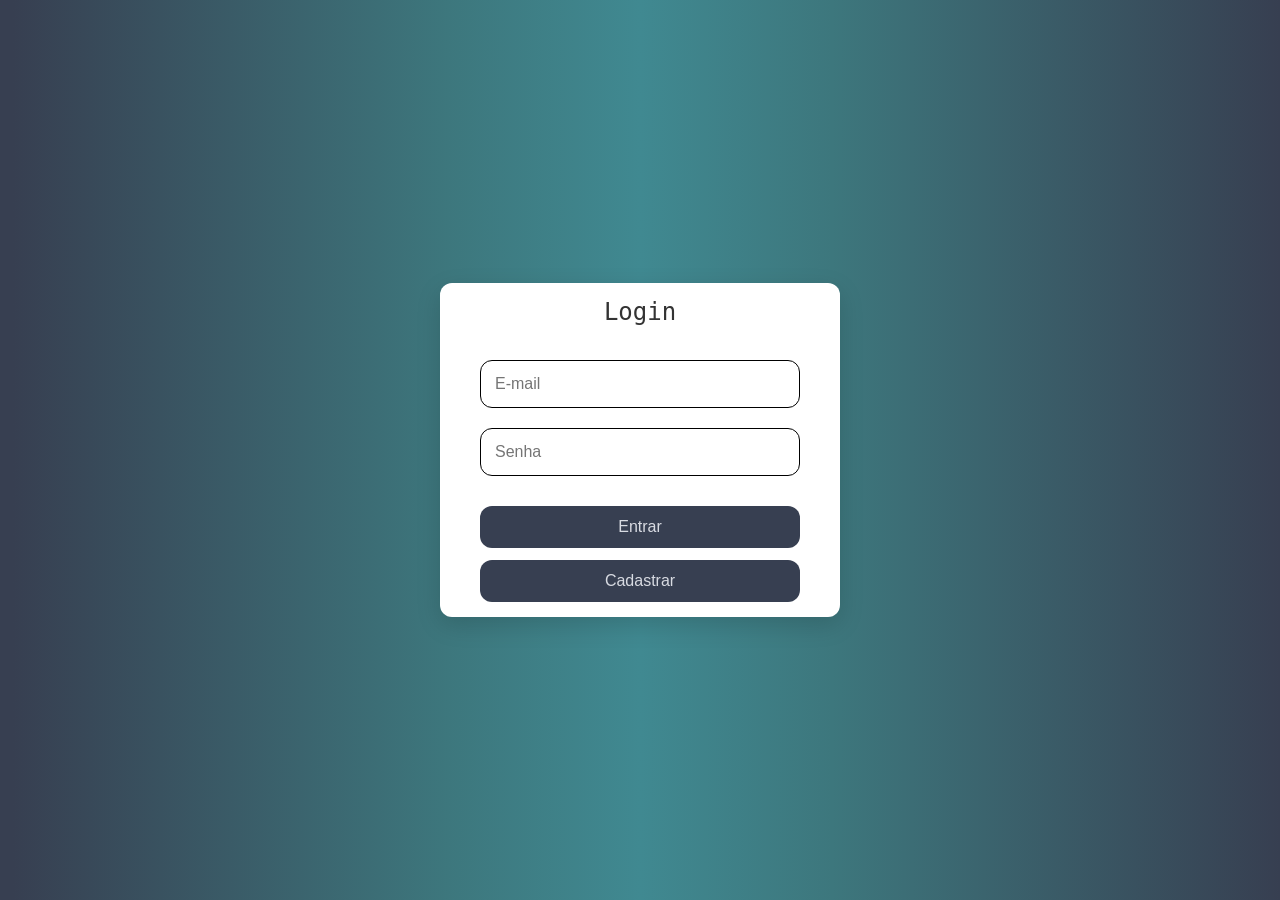
==== login.html @ b34865d5 "k" ====
<!DOCTYPE html>
<html lang="pt-BR">

<head>
    <meta charset="UTF-8">
    <meta name="viewport" content="width=device-width, initial-scale=1.0">
    <title>Lista de compras 3 SIS</title>
    <link rel="shortcut icon" href="src/img/favicon.ico" type="image/x-icon">
    <link rel="stylesheet" href="src/css/login.css">
</head>

<body>
    <div class="container">
        <h2 class="titulo">Login</h2>

        <div class="entradas">
            <input type="email" id="email" placeholder="E-mail">
            <input type="password" id="senha" placeholder="Senha">
        </div>

        <div class="botoes">
            <button onclick="login()">Entrar</button>
            <button onclick="cadastro()">Cadastrar</button>
        </div>

        <script type="module" src="auth.js"></script>
    </div>

</body>

</html>
---- src/css/login.css ----
@import url('https://fonts.googleapis.com/css2?family=Bitcount+Prop+Double:wght@100..900&family=Iosevka+Charon+Mono:ital,wght@0,300;0,400;0,500;0,700;1,300;1,400;1,500;1,700&display=swap');

:root {
    --cor-primaria-1: #D8DBE2;
    --cor-primaria-2: #A9BCD0;
    --cor-primaria-3: #58A4B0;
    --cor-primaria-4: #373F51;
    --cor-bg: #1B1B1E;

    --cor-branco: #fff;
    --cor-preto: #000000;
    --cor-sombra: rgba(0, 0, 0, 0.15);
    --cor-texto: #333;
    --fonte: "Iosevka Charon Mono", monospace;

    --raio: 12px;
    --transition: 0.3s ease;


}

* {
    margin: 0;
    padding: 0;
    box-sizing: border-box;
}

body {
    font-family: var(--fonte);
    background: #373F51;
    background: linear-gradient(90deg,rgba(55, 63, 81, 1) 1%, rgba(61, 119, 125, 1) 35%, rgba(64, 137, 145, 1) 50%, rgba(61, 119, 125, 1) 65%, rgba(55, 63, 81, 1) 100%);
    display: flex;
    justify-content: center;
    align-items: center;
    min-height: 100vh;
    padding: 20px;
}

.container {
    background-color: var(--cor-branco);
    padding: clamp(2rem, 5vm, 3rem);
    border-radius: var(--raio);
    box-shadow: 0 8px 24px var(--cor-sombra);
    width: 90%;
    max-width: 400px;
    text-align: center;
    padding-block: 15px;
}

.titulo {
    font-size: clamp(1.5rem, 2vm + 1rem, 2rem);
    color: var(--cor-texto);
    margin-bottom: 1.5rem;
    font-weight: 500;
}

input {
    width: 80%;
    padding: 14px;
    margin: 10px 0;
    border: 1px solid var(--cor-preto);
    border-radius: var(--raio);
    font-size: 1rem;
    transition: var(--transition);
}

input.focus {
    border-color: var(--cor-primaria-1);
    outline: none;
    box-shadow: 0 0 0 3px rgba(149, 190, 200, 0.1);
}

.botoes {
    display: flex;
    flex-direction: column;
    justify-content: center;
    align-items: center;
    gap: 12px;
    margin-top: 20px;
}

button {
    width: 80%;
    padding: 12px;
    font-size: 1rem;
    font-weight: 500;
    border: none;
    border-radius: var(--raio);
    background-color: var(--cor-primaria-4);
    color: var(--cor-primaria-1);
    cursor: pointer;
    transition: var(--transition);
}

button:hover {
    background-color: var(--cor-primaria-1);
}

@media (max-width:360px) {
    .container {
        padding: 1.5rem;

    }
    input, button {
        font-size: 0.95rem;
    }
}
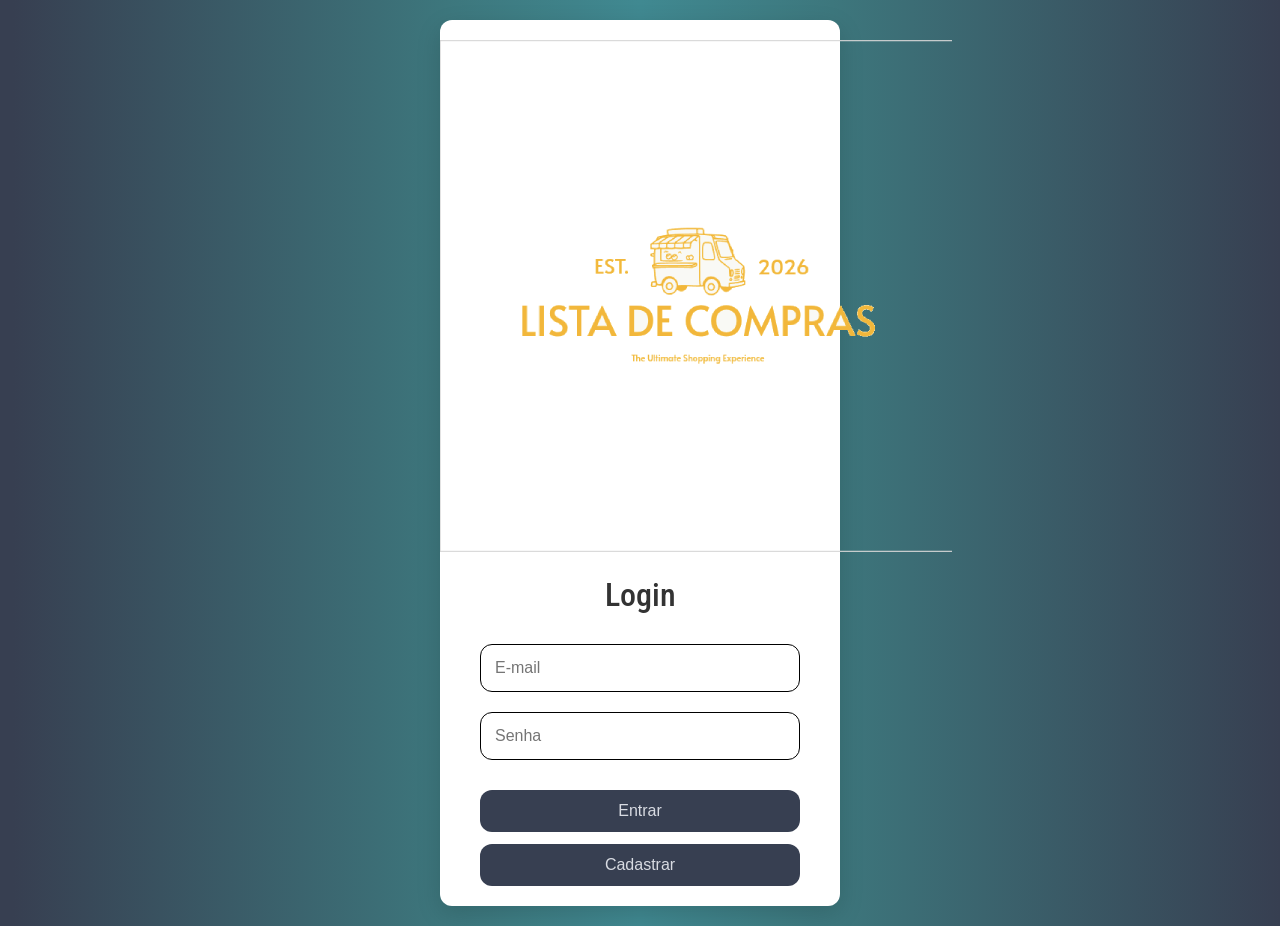
==== commit 1d7090df: "k" ====
--- a/login.html
+++ b/login.html
@@ -11,6 +11,7 @@
 
 <body>
     <div class="container">
+        <img id="Logo" src="src/img/Icon 512x512.png" alt="Logo">
         <h2 class="titulo">Login</h2>
 
         <div class="entradas">
--- a/src/css/login.css
+++ b/src/css/login.css
@@ -1,6 +1,4 @@
-@import url('https://fonts.googleapis.com/css2?family=Bitcount+Prop+Double:wght@100..900&family=Iosevka+Charon+Mono:ital,wght@0,300;0,400;0,500;0,700;1,300;1,400;1,500;1,700&display=swap');
-
-:root {
+@import url('https://fonts.googleapis.com/css2?family=Oswald:wght@200..700&family=Roboto+Condensed:ital,wght@0,100..900;1,100..900&family=Roboto:ital,wght@0,100..900;1,100..900&display=swap');:root {
     --cor-primaria-1: #D8DBE2;
     --cor-primaria-2: #A9BCD0;
     --cor-primaria-3: #58A4B0;
@@ -11,7 +9,7 @@
     --cor-preto: #000000;
     --cor-sombra: rgba(0, 0, 0, 0.15);
     --cor-texto: #333;
-    --fonte: "Iosevka Charon Mono", monospace;
+    --fonte: "Roboto Condensed", monospace;
 
     --raio: 12px;
     --transition: 0.3s ease;
@@ -44,13 +42,13 @@
     width: 90%;
     max-width: 400px;
     text-align: center;
-    padding-block: 15px;
+    padding-block: 20px;
 }
 
 .titulo {
-    font-size: clamp(1.5rem, 2vm + 1rem, 2rem);
+    font-size: clamp(1.5rem, 2vh + 1rem, 2rem);
     color: var(--cor-texto);
-    margin-bottom: 1.5rem;
+    margin-block: 20px;
     font-weight: 500;
 }
 
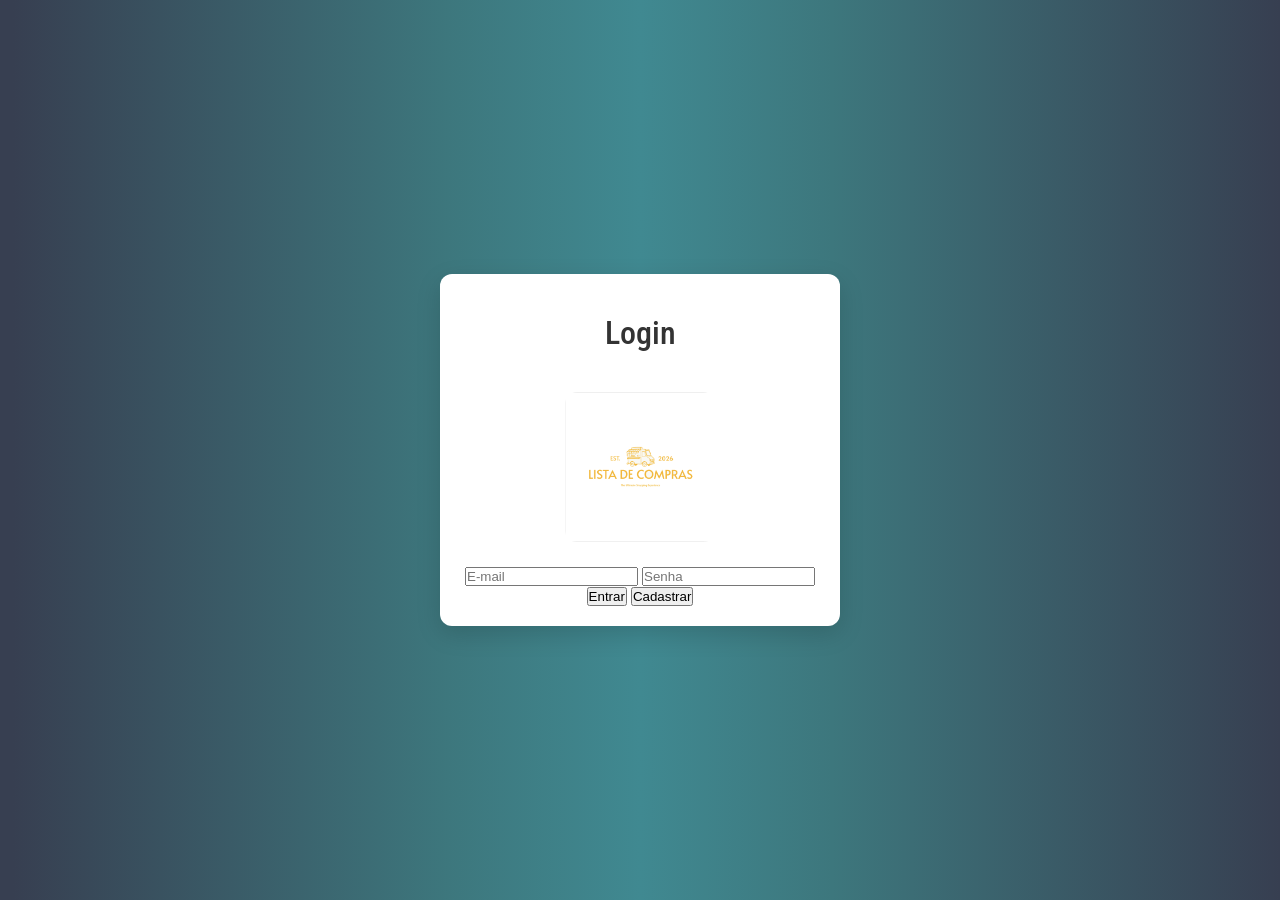
==== commit 4d744e9f: "K" ====
--- a/login.html
+++ b/login.html
@@ -11,8 +11,8 @@
 
 <body>
     <div class="container">
+        <h2 class="titulo">Login</h2>
         <img id="Logo" src="src/img/Icon 512x512.png" alt="Logo">
-        <h2 class="titulo">Login</h2>
 
         <div class="entradas">
             <input type="email" id="email" placeholder="E-mail">
--- a/src/css/login.css
+++ b/src/css/login.css
@@ -1,7 +1,7 @@
 @import url('https://fonts.googleapis.com/css2?family=Oswald:wght@200..700&family=Roboto+Condensed:ital,wght@0,100..900;1,100..900&family=Roboto:ital,wght@0,100..900;1,100..900&display=swap');:root {
     --cor-primaria-1: #D8DBE2;
     --cor-primaria-2: #A9BCD0;
-    --cor-primaria-3: #58A4B0;
+    --cor-primaria-3: #58b0a4;
     --cor-primaria-4: #373F51;
     --cor-bg: #1B1B1E;
 
@@ -39,10 +39,17 @@
     padding: clamp(2rem, 5vm, 3rem);
     border-radius: var(--raio);
     box-shadow: 0 8px 24px var(--cor-sombra);
-    width: 90%;
+    width: 80%;
     max-width: 400px;
     text-align: center;
     padding-block: 20px;
+}
+
+#Logo {
+    width: 150px;
+    height: auto;
+    margin-block: 20px;
+    border-radius: var(--raio);
 }
 
 .titulo {
@@ -50,56 +57,4 @@
     color: var(--cor-texto);
     margin-block: 20px;
     font-weight: 500;
-}
-
-input {
-    width: 80%;
-    padding: 14px;
-    margin: 10px 0;
-    border: 1px solid var(--cor-preto);
-    border-radius: var(--raio);
-    font-size: 1rem;
-    transition: var(--transition);
-}
-
-input.focus {
-    border-color: var(--cor-primaria-1);
-    outline: none;
-    box-shadow: 0 0 0 3px rgba(149, 190, 200, 0.1);
-}
-
-.botoes {
-    display: flex;
-    flex-direction: column;
-    justify-content: center;
-    align-items: center;
-    gap: 12px;
-    margin-top: 20px;
-}
-
-button {
-    width: 80%;
-    padding: 12px;
-    font-size: 1rem;
-    font-weight: 500;
-    border: none;
-    border-radius: var(--raio);
-    background-color: var(--cor-primaria-4);
-    color: var(--cor-primaria-1);
-    cursor: pointer;
-    transition: var(--transition);
-}
-
-button:hover {
-    background-color: var(--cor-primaria-1);
-}
-
-@media (max-width:360px) {
-    .container {
-        padding: 1.5rem;
-
-    }
-    input, button {
-        font-size: 0.95rem;
-    }
 }
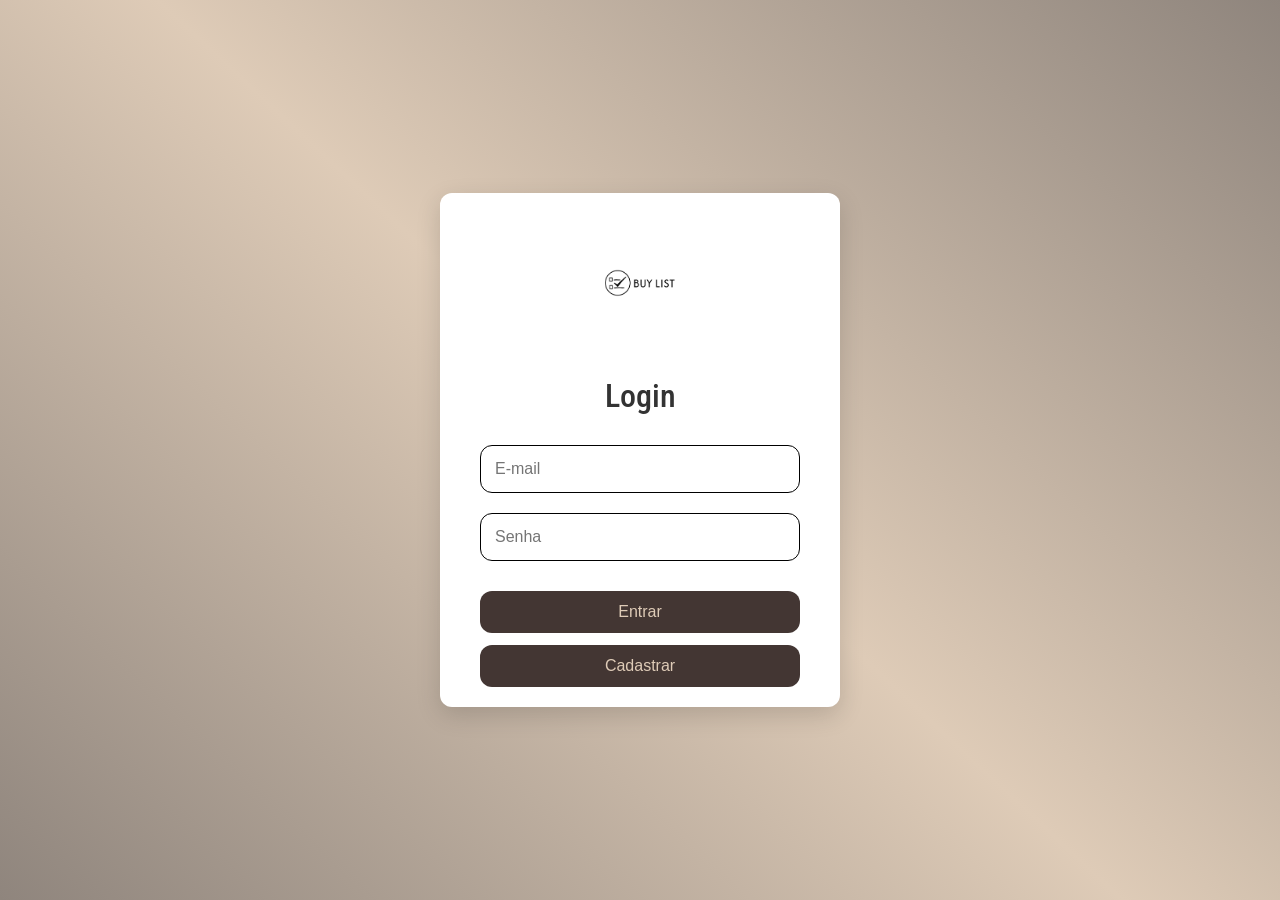
==== commit f2c60170: "k" ====
--- a/login.html
+++ b/login.html
@@ -11,8 +11,8 @@
 
 <body>
     <div class="container">
+        <img id="Logo" src="src/img/Icon 512x512.png" alt="Logo">
         <h2 class="titulo">Login</h2>
-        <img id="Logo" src="src/img/Icon 512x512.png" alt="Logo">
 
         <div class="entradas">
             <input type="email" id="email" placeholder="E-mail">
--- a/src/css/login.css
+++ b/src/css/login.css
@@ -1,9 +1,11 @@
-@import url('https://fonts.googleapis.com/css2?family=Oswald:wght@200..700&family=Roboto+Condensed:ital,wght@0,100..900;1,100..900&family=Roboto:ital,wght@0,100..900;1,100..900&display=swap');:root {
-    --cor-primaria-1: #D8DBE2;
-    --cor-primaria-2: #A9BCD0;
-    --cor-primaria-3: #58b0a4;
-    --cor-primaria-4: #373F51;
-    --cor-bg: #1B1B1E;
+@import url('https://fonts.googleapis.com/css2?family=Oswald:wght@200..700&family=Roboto+Condensed:ital,wght@0,100..900;1,100..900&family=Roboto:ital,wght@0,100..900;1,100..900&display=swap');
+
+:root {
+    --cor-primaria-1: #DECBB7;
+    --cor-primaria-2: #5C5552;
+    --cor-primaria-3: #8F857D;
+    --cor-primaria-4: #433633;
+    --cor-bg: #F7F0F5;
 
     --cor-branco: #fff;
     --cor-preto: #000000;
@@ -25,8 +27,8 @@
 
 body {
     font-family: var(--fonte);
-    background: #373F51;
-    background: linear-gradient(90deg,rgba(55, 63, 81, 1) 1%, rgba(61, 119, 125, 1) 35%, rgba(64, 137, 145, 1) 50%, rgba(61, 119, 125, 1) 65%, rgba(55, 63, 81, 1) 100%);
+    background: #8F857D;
+    background: linear-gradient(223deg,rgba(143, 133, 125, 1) 0%, rgba(222, 203, 183, 1) 50%, rgba(143, 133, 125, 1) 100%);
     display: flex;
     justify-content: center;
     align-items: center;
@@ -46,7 +48,7 @@
 }
 
 #Logo {
-    width: 150px;
+    width: 100PX;
     height: auto;
     margin-block: 20px;
     border-radius: var(--raio);
@@ -57,4 +59,56 @@
     color: var(--cor-texto);
     margin-block: 20px;
     font-weight: 500;
+}
+
+input {
+    width: 80%;
+    padding: 14px;
+    margin: 10px 0;
+    border: 1px solid var(--cor-preto);
+    border-radius: var(--raio);
+    font-size: 1rem;
+    transition: var(--transition);
+}
+
+input.focus {
+    border-color: var(--cor-primaria-1);
+    outline: none;
+    box-shadow: 0 0 0 3px rgba(149, 190, 200, 0.1);
+}
+
+.botoes {
+    display: flex;
+    flex-direction: column;
+    justify-content: center;
+    align-items: center;
+    gap: 12px;
+    margin-top: 20px;
+}
+
+button {
+    width: 80%;
+    padding: 12px;
+    font-size: 1rem;
+    font-weight: 500;
+    border: none;
+    border-radius: var(--raio);
+    background-color: var(--cor-primaria-4);
+    color: var(--cor-primaria-1);
+    cursor: pointer;
+    transition: var(--transition);
+}
+
+button:hover {
+    background-color: var(--cor-primaria-1);
+}
+
+@media (max-width:360px) {
+    .container {
+        padding: 1.5rem;
+
+    }
+    input, button {
+        font-size: 0.95rem;
+    }
 }
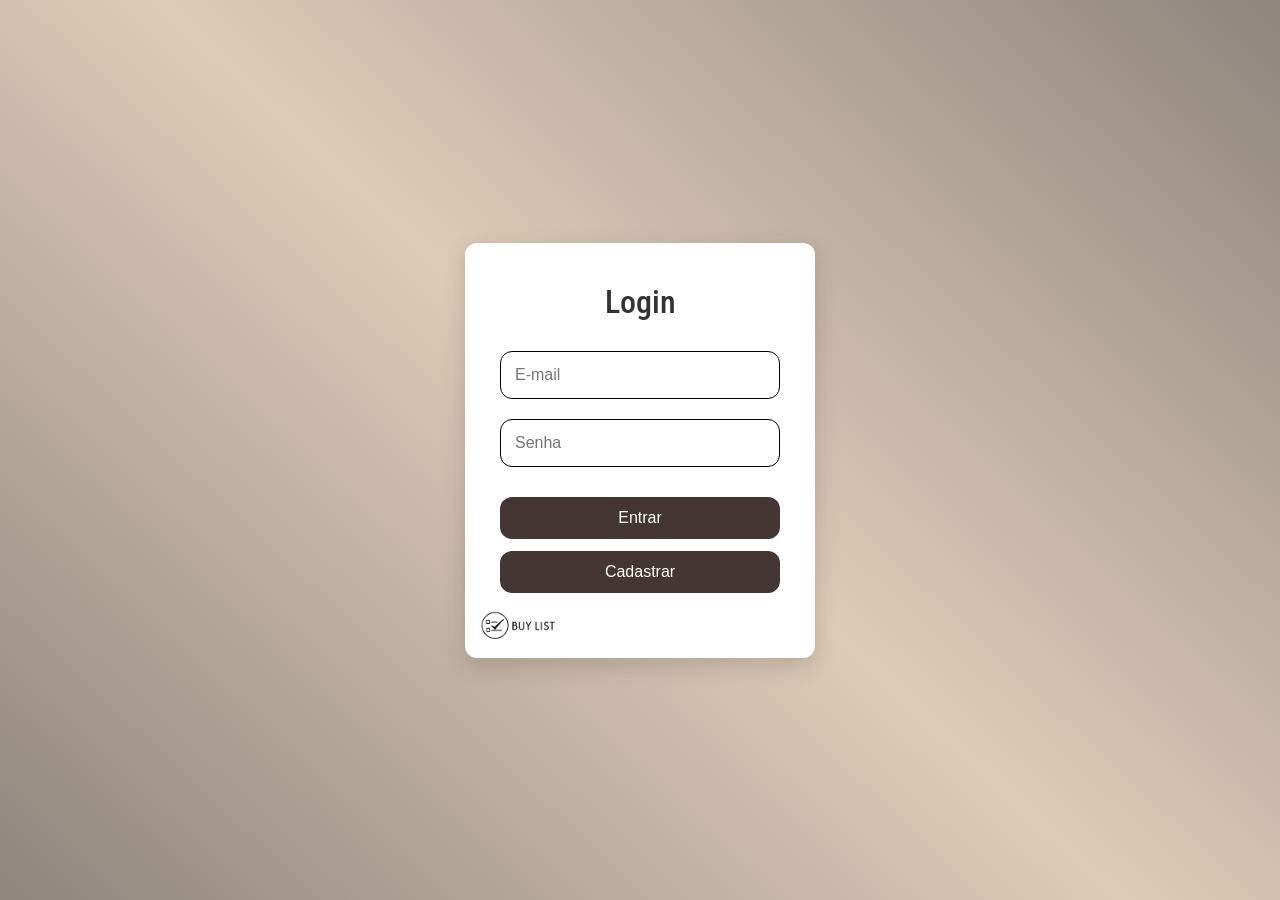
==== commit b5001e9e: "v" ====
--- a/login.html
+++ b/login.html
@@ -6,6 +6,7 @@
     <meta name="viewport" content="width=device-width, initial-scale=1.0">
     <title>Lista de compras 3 SIS</title>
     <link rel="shortcut icon" href="src/img/favicon.ico" type="image/x-icon">
+    <link rel="manifest" href="manifest.json">
     <link rel="stylesheet" href="src/css/login.css">
 </head>
 
--- a/src/css/login.css
+++ b/src/css/login.css
@@ -25,33 +25,36 @@
     box-sizing: border-box;
 }
 
-body {
-    font-family: var(--fonte);
-    background: #8F857D;
-    background: linear-gradient(223deg,rgba(143, 133, 125, 1) 0%, rgba(222, 203, 183, 1) 50%, rgba(143, 133, 125, 1) 100%);
-    display: flex;
-    justify-content: center;
-    align-items: center;
-    min-height: 100vh;
-    padding: 20px;
+body { 
+    font-family: var(--fonte); 
+    background: #8F857D; 
+    background: linear-gradient(223deg,rgba(143, 133, 125, 1) 0%, rgba(222, 203, 183, 1) 50%, rgba(143, 133, 125, 1) 100%); 
+    display: flex; 
+    justify-content: center; 
+    align-items: center; 
+    min-height: 100vh; 
+    padding: 20px; 
 }
 
 .container {
+    position: relative;
     background-color: var(--cor-branco);
     padding: clamp(2rem, 5vm, 3rem);
     border-radius: var(--raio);
     box-shadow: 0 8px 24px var(--cor-sombra);
     width: 80%;
-    max-width: 400px;
+    max-width: 350px;
+    height: 415px;
     text-align: center;
     padding-block: 20px;
 }
 
 #Logo {
-    width: 100PX;
+    position: absolute;
+    top: 330px;
+    left: 1px;
+    width: 105px;
     height: auto;
-    margin-block: 20px;
-    border-radius: var(--raio);
 }
 
 .titulo {
@@ -94,7 +97,7 @@
     border: none;
     border-radius: var(--raio);
     background-color: var(--cor-primaria-4);
-    color: var(--cor-primaria-1);
+    color: var(--cor-branco);
     cursor: pointer;
     transition: var(--transition);
 }
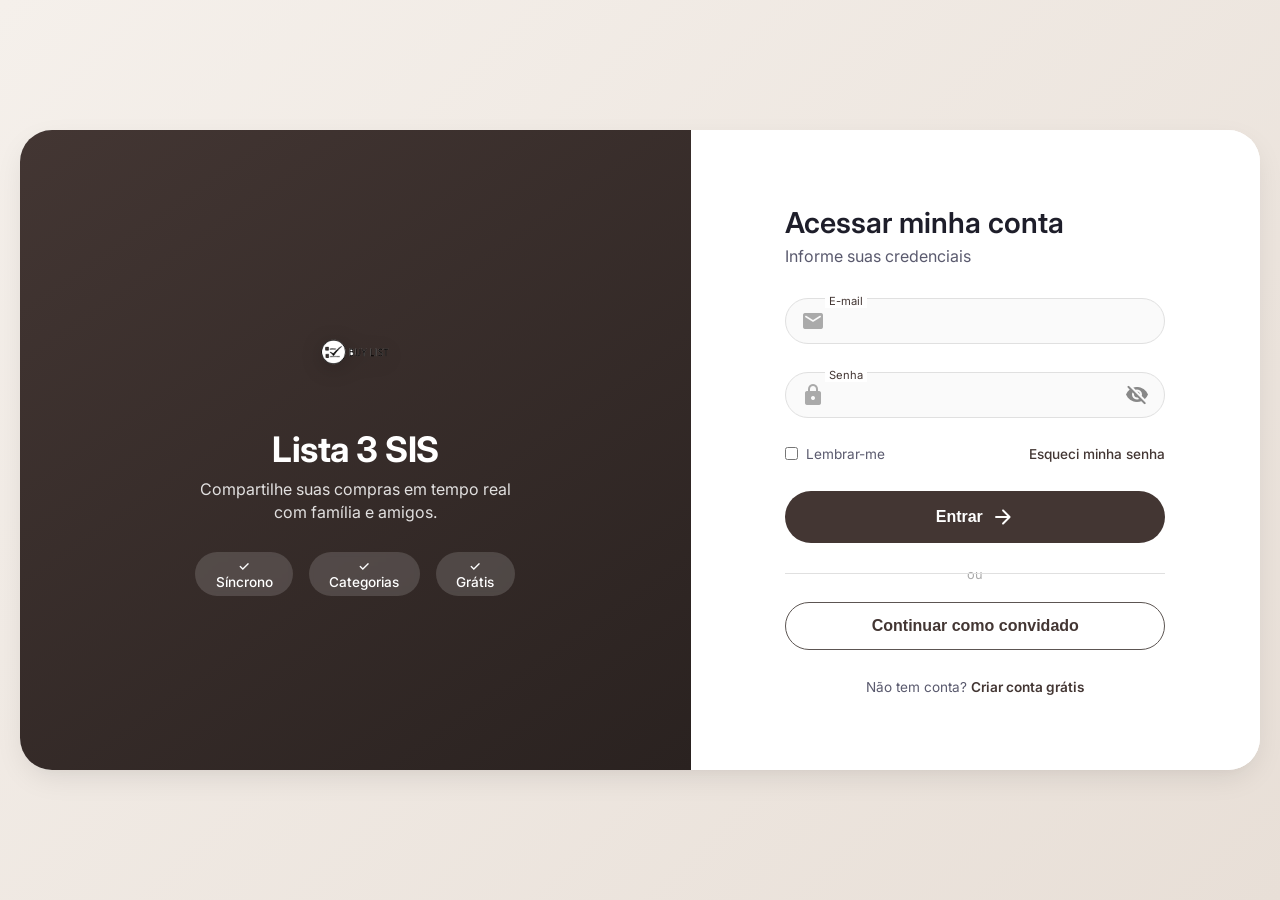
==== commit 82846bd9: "ok" ====
--- a/login.html
+++ b/login.html
@@ -1,33 +1,83 @@
 <!DOCTYPE html>
 <html lang="pt-BR">
-
 <head>
     <meta charset="UTF-8">
-    <meta name="viewport" content="width=device-width, initial-scale=1.0">
-    <title>Lista de compras 3 SIS</title>
+    <meta name="viewport" content="width=device-width, initial-scale=1.0, viewport-fit=cover">
+    <title>Login | Lista Compartilhada</title>
     <link rel="shortcut icon" href="src/img/favicon.ico" type="image/x-icon">
     <link rel="manifest" href="manifest.json">
     <link rel="stylesheet" href="src/css/login.css">
+    <!-- Google Fonts + Ícones -->
+    <link href="https://fonts.googleapis.com/icon?family=Material+Icons+Round" rel="stylesheet">
 </head>
-
 <body>
-    <div class="container">
-        <img id="Logo" src="src/img/Icon 512x512.png" alt="Logo">
-        <h2 class="titulo">Login</h2>
-
-        <div class="entradas">
-            <input type="email" id="email" placeholder="E-mail">
-            <input type="password" id="senha" placeholder="Senha">
+    <div class="split-layout">
+        <!-- Lado esquerdo - branding -->
+        <div class="hero-section">
+            <div class="hero-content">
+                <img src="src/img/Icon 512x512.png" alt="Logo Lista Compartilhada" class="hero-logo">
+                <h1>Lista 3 SIS</h1>
+                <p>Compartilhe suas compras em tempo real<br> com família e amigos.</p>
+                <div class="hero-stats">
+                    <span>✓ Síncrono</span>
+                    <span>✓ Categorias</span>
+                    <span>✓ Grátis</span>
+                </div>
+            </div>
         </div>
 
-        <div class="botoes">
-            <button onclick="login()">Entrar</button>
-            <button onclick="cadastro()">Cadastrar</button>
+        <!-- Lado direito - formulário -->
+        <div class="form-section">
+            <div class="form-card">
+                <div class="form-header">
+                    <h2>Acessar minha conta</h2>
+                    <p>Informe suas credenciais</p>
+                </div>
+
+                <div class="input-group float-label">
+                    <input type="email" id="email" required autocomplete="email">
+                    <label>E-mail</label>
+                    <span class="material-icons-round input-icon">email</span>
+                    <div class="validation-feedback"></div>
+                </div>
+
+                <div class="input-group float-label">
+                    <input type="password" id="senha" required autocomplete="current-password">
+                    <label>Senha</label>
+                    <span class="material-icons-round input-icon">lock</span>
+                    <button type="button" class="toggle-password" aria-label="Mostrar senha">
+                        <span class="material-icons-round">visibility_off</span>
+                    </button>
+                    <div class="validation-feedback"></div>
+                </div>
+
+                <div class="form-options">
+                    <label class="checkbox-container">
+                        <input type="checkbox" id="remember"> <span>Lembrar-me</span>
+                    </label>
+                    <a href="#" id="forgot-password" class="forgot-link">Esqueci minha senha</a>
+                </div>
+
+                <button id="loginBtn" class="btn-primary">
+                    <span>Entrar</span>
+                    <span class="material-icons-round">arrow_forward</span>
+                </button>
+
+                <div class="divider">
+                    <span>ou</span>
+                </div>
+
+                <button id="guestBtn" class="btn-outline">Continuar como convidado</button>
+
+                <p class="signup-prompt">
+                    Não tem conta? <a href="#" id="signupLink">Criar conta grátis</a>
+                </p>
+            </div>
         </div>
-
-        <script type="module" src="auth.js"></script>
     </div>
 
+    <div id="toast-message" class="toast hidden"></div>
+
+    <script type="module" src="auth.js"></script>
 </body>
-
 </html>
--- a/src/css/login.css
+++ b/src/css/login.css
@@ -1,22 +1,19 @@
-@import url('https://fonts.googleapis.com/css2?family=Oswald:wght@200..700&family=Roboto+Condensed:ital,wght@0,100..900;1,100..900&family=Roboto:ital,wght@0,100..900;1,100..900&display=swap');
+@import url('https://fonts.googleapis.com/css2?family=Inter:opsz,wght@14..32,300;14..32,400;14..32,500;14..32,600;14..32,700&display=swap');
 
 :root {
-    --cor-primaria-1: #DECBB7;
-    --cor-primaria-2: #5C5552;
-    --cor-primaria-3: #8F857D;
-    --cor-primaria-4: #433633;
-    --cor-bg: #F7F0F5;
-
-    --cor-branco: #fff;
-    --cor-preto: #000000;
-    --cor-sombra: rgba(0, 0, 0, 0.15);
-    --cor-texto: #333;
-    --fonte: "Roboto Condensed", monospace;
-
-    --raio: 12px;
-    --transition: 0.3s ease;
-
-
+    --cor-primaria: #433633;
+    --cor-primaria-light: #5C5552;
+    --cor-accent: #DECBB7;
+    --cor-bg-light: #F7F0F5;
+    --cor-branco: #ffffff;
+    --cor-erro: #d32f2f;
+    --cor-sucesso: #2e7d32;
+    --cor-texto: #1e1e2a;
+    --cor-texto-sec: #5a5a6e;
+    --sombra-md: 0 10px 30px -5px rgba(0, 0, 0, 0.1), 0 8px 10px -6px rgba(0, 0, 0, 0.02);
+    --raio-md: 28px;
+    --raio-card: 32px;
+    --transition: all 0.25s cubic-bezier(0.2, 0.9, 0.4, 1.1);
 }
 
 * {
@@ -25,93 +22,303 @@
     box-sizing: border-box;
 }
 
-body { 
-    font-family: var(--fonte); 
-    background: #8F857D; 
-    background: linear-gradient(223deg,rgba(143, 133, 125, 1) 0%, rgba(222, 203, 183, 1) 50%, rgba(143, 133, 125, 1) 100%); 
-    display: flex; 
-    justify-content: center; 
-    align-items: center; 
-    min-height: 100vh; 
-    padding: 20px; 
-}
-
-.container {
+body {
+    font-family: 'Inter', sans-serif;
+    background: linear-gradient(135deg, #f5f0eb 0%, #e8dfd7 100%);
+    min-height: 100vh;
+    display: flex;
+    align-items: center;
+    justify-content: center;
+}
+
+.split-layout {
+    display: flex;
+    width: 100%;
+    max-width: 1280px;
+    min-height: 640px;
+    background: var(--cor-branco);
+    border-radius: var(--raio-card);
+    box-shadow: var(--sombra-md);
+    overflow: hidden;
+    margin: 20px;
+}
+
+/* Lado hero */
+.hero-section {
+    flex: 1.2;
+    background: linear-gradient(145deg, var(--cor-primaria) 0%, #2a2220 100%);
+    color: white;
+    display: flex;
+    align-items: center;
+    justify-content: center;
+    padding: 2rem;
+}
+
+.hero-content {
+    text-align: center;
+    max-width: 320px;
+}
+
+.hero-logo {
+    width: 96px;
+    height: auto;
+    margin-bottom: 1.5rem;
+    filter: drop-shadow(0 4px 10px rgba(0,0,0,0.2));
+}
+
+.hero-content h1 {
+    font-size: 2.2rem;
+    font-weight: 700;
+    letter-spacing: -0.5px;
+    margin-bottom: 0.5rem;
+}
+
+.hero-content p {
+    font-size: 1rem;
+    line-height: 1.4;
+    opacity: 0.85;
+    margin-bottom: 1.8rem;
+}
+
+.hero-stats {
+    display: flex;
+    gap: 1rem;
+    justify-content: center;
+    font-size: 0.85rem;
+    font-weight: 500;
+}
+
+.hero-stats span {
+    background: rgba(255,255,255,0.15);
+    padding: 6px 14px;
+    border-radius: 40px;
+    backdrop-filter: blur(2px);
+}
+
+/* Lado formulário */
+.form-section {
+    flex: 1;
+    display: flex;
+    align-items: center;
+    justify-content: center;
+    background: var(--cor-branco);
+    padding: 2rem;
+}
+
+.form-card {
+    width: 100%;
+    max-width: 380px;
+}
+
+.form-header {
+    margin-bottom: 2rem;
+}
+
+.form-header h2 {
+    font-size: 1.8rem;
+    font-weight: 600;
+    color: var(--cor-texto);
+}
+
+.form-header p {
+    color: var(--cor-texto-sec);
+    margin-top: 6px;
+}
+
+/* Float Label + ícones */
+.input-group {
     position: relative;
-    background-color: var(--cor-branco);
-    padding: clamp(2rem, 5vm, 3rem);
-    border-radius: var(--raio);
-    box-shadow: 0 8px 24px var(--cor-sombra);
-    width: 80%;
-    max-width: 350px;
-    height: 415px;
-    text-align: center;
-    padding-block: 20px;
-}
-
-#Logo {
+    margin-bottom: 1.75rem;
+}
+
+.float-label input {
+    width: 100%;
+    padding: 1rem 2.5rem 0.5rem 2.5rem;
+    font-size: 1rem;
+    border: 1.5px solid #e0e0e0;
+    border-radius: 48px;
+    background: #fafafa;
+    transition: var(--transition);
+    outline: none;
+    font-family: 'Inter', monospace;
+}
+
+.float-label input:focus {
+    border-color: var(--cor-primaria);
+    background: white;
+    box-shadow: 0 0 0 3px rgba(67, 54, 51, 0.1);
+}
+
+.float-label label {
     position: absolute;
-    top: 330px;
-    left: 1px;
-    width: 105px;
-    height: auto;
-}
-
-.titulo {
-    font-size: clamp(1.5rem, 2vh + 1rem, 2rem);
-    color: var(--cor-texto);
-    margin-block: 20px;
+    left: 2.5rem;
+    top: 50%;
+    transform: translateY(-50%);
+    background: transparent;
+    padding: 0 4px;
+    color: #8a8a9a;
+    pointer-events: none;
+    transition: var(--transition);
+    font-size: 1rem;
+}
+
+.float-label input:focus ~ label,
+.float-label input:not(:placeholder-shown) ~ label {
+    top: 0.2rem;
+    font-size: 0.7rem;
+    background: white;
+    color: var(--cor-primaria);
+}
+
+.input-icon {
+    position: absolute;
+    left: 1rem;
+    top: 50%;
+    transform: translateY(-50%);
+    font-size: 1.2rem;
+    color: #aaa;
+}
+
+.toggle-password {
+    position: absolute;
+    right: 1rem;
+    top: 50%;
+    transform: translateY(-50%);
+    background: none;
+    border: none;
+    cursor: pointer;
+    display: flex;
+    color: #888;
+}
+
+/* Checkbox e opções */
+.form-options {
+    display: flex;
+    justify-content: space-between;
+    align-items: center;
+    margin: 1rem 0 1.8rem;
+    font-size: 0.85rem;
+}
+
+.checkbox-container {
+    display: flex;
+    align-items: center;
+    gap: 8px;
+    cursor: pointer;
+    color: var(--cor-texto-sec);
+}
+
+.forgot-link {
+    color: var(--cor-primaria);
+    text-decoration: none;
     font-weight: 500;
 }
 
-input {
-    width: 80%;
-    padding: 14px;
-    margin: 10px 0;
-    border: 1px solid var(--cor-preto);
-    border-radius: var(--raio);
+/* Botões */
+.btn-primary, .btn-outline {
+    width: 100%;
+    padding: 0.9rem;
+    border-radius: 48px;
+    font-weight: 600;
     font-size: 1rem;
-    transition: var(--transition);
-}
-
-input.focus {
-    border-color: var(--cor-primaria-1);
-    outline: none;
-    box-shadow: 0 0 0 3px rgba(149, 190, 200, 0.1);
-}
-
-.botoes {
-    display: flex;
-    flex-direction: column;
-    justify-content: center;
-    align-items: center;
-    gap: 12px;
-    margin-top: 20px;
-}
-
-button {
-    width: 80%;
-    padding: 12px;
-    font-size: 1rem;
-    font-weight: 500;
-    border: none;
-    border-radius: var(--raio);
-    background-color: var(--cor-primaria-4);
-    color: var(--cor-branco);
+    display: flex;
+    align-items: center;
+    justify-content: center;
+    gap: 8px;
     cursor: pointer;
     transition: var(--transition);
-}
-
-button:hover {
-    background-color: var(--cor-primaria-1);
-}
-
-@media (max-width:360px) {
-    .container {
-        padding: 1.5rem;
-
+    border: none;
+}
+
+.btn-primary {
+    background: var(--cor-primaria);
+    color: white;
+    margin-bottom: 1rem;
+}
+
+.btn-primary:hover {
+    background: #2b2321;
+    transform: scale(0.98);
+}
+
+.btn-outline {
+    background: transparent;
+    border: 1.5px solid var(--cor-primaria-light);
+    color: var(--cor-primaria);
+}
+
+.btn-outline:hover {
+    background: #f3efec;
+}
+
+.divider {
+    text-align: center;
+    margin: 1.2rem 0;
+    position: relative;
+}
+
+.divider span {
+    background: white;
+    padding: 0 12px;
+    color: #aaa;
+    font-size: 0.8rem;
+}
+
+.divider::before {
+    content: '';
+    position: absolute;
+    left: 0;
+    top: 50%;
+    width: 100%;
+    height: 1px;
+    background: #e0e0e0;
+    z-index: 0;
+}
+
+.signup-prompt {
+    text-align: center;
+    margin-top: 1.8rem;
+    font-size: 0.85rem;
+    color: var(--cor-texto-sec);
+}
+
+.signup-prompt a {
+    color: var(--cor-primaria);
+    font-weight: 600;
+    text-decoration: none;
+}
+
+/* Toast notification */
+.toast {
+    position: fixed;
+    bottom: 24px;
+    left: 50%;
+    transform: translateX(-50%);
+    background: #1e1e2a;
+    color: white;
+    padding: 10px 24px;
+    border-radius: 48px;
+    font-size: 0.85rem;
+    box-shadow: var(--sombra-md);
+    z-index: 1000;
+    transition: opacity 0.2s;
+}
+
+.toast.hidden {
+    opacity: 0;
+    visibility: hidden;
+}
+
+/* responsivo */
+@media (max-width: 800px) {
+    .split-layout {
+        flex-direction: column;
+        max-width: 480px;
     }
-    input, button {
-        font-size: 0.95rem;
+    .hero-section {
+        padding: 2rem 1rem;
+    }
+    .hero-stats {
+        flex-wrap: wrap;
     }
 }
